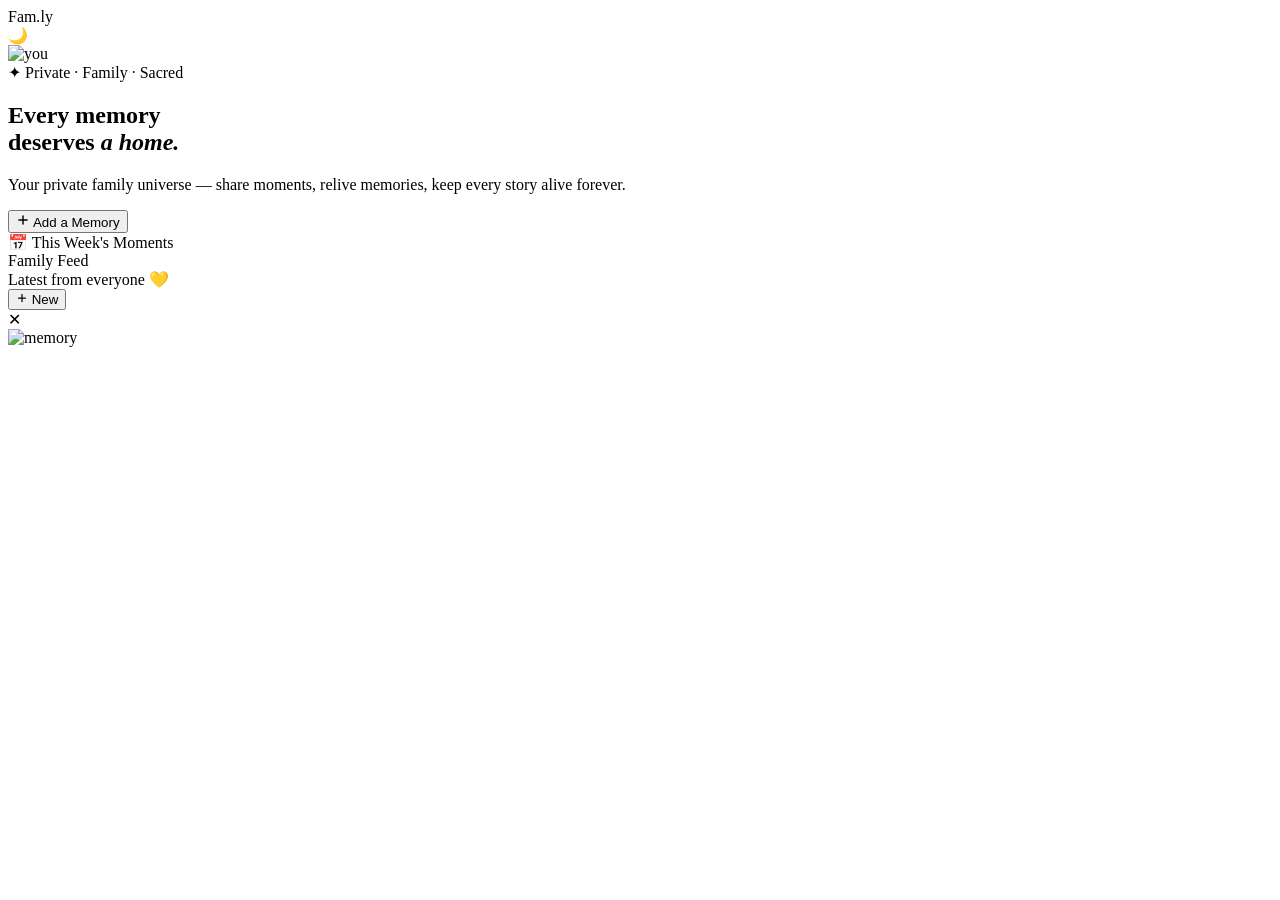
==== index.html @ 47b4775d "Add files via upload" ====
<!DOCTYPE html>
<html lang="en">
<head>
<meta charset="UTF-8">
<meta name="viewport" content="width=device-width, initial-scale=1.0, maximum-scale=1.0">
<title>Fam.ly — Home</title>
<link rel="stylesheet" href="css/style.css">
<link rel="stylesheet" href="css/animations.css">
</head>
<body>
<div id="particles"></div>
<div class="amb"></div>
<div class="content page-in">

  <!-- TOPBAR -->
  <div class="topbar">
    <div class="tb-logo">Fam<em>.</em>ly</div>
    <div class="tb-right">
      <div class="tb-icon" onclick="toggleTheme()" id="themeIc">🌙</div>
      <div class="tb-av"><img src="https://i.pravatar.cc/100?img=12" alt="you"></div>
    </div>
  </div>

  <!-- HERO -->
  <section class="hero">
    <div class="hero-glow"></div>
    <div class="hero-tag">✦ Private · Family · Sacred</div>
    <h1 class="hero-title">Every memory<br>deserves <em>a home.</em></h1>
    <p class="hero-sub">Your private family universe — share moments, relive memories, keep every story alive forever.</p>
    <button class="hero-btn" onclick="toast('✨ Opening memory creator...')">
      <svg width="14" height="14" viewBox="0 0 24 24" fill="none" stroke="currentColor" stroke-width="2.5" stroke-linecap="round"><line x1="12" y1="5" x2="12" y2="19"/><line x1="5" y1="12" x2="19" y2="12"/></svg>
      Add a Memory
    </button>
  </section>

  <!-- SLIDER -->
  <div class="slider-wrap rv">
    <div class="slider-head">
      <div class="slider-title">📅 This Week's Moments</div>
      <div class="slider-dots" id="sliderDots"></div>
    </div>
    <div class="slider" id="slider"></div>
  </div>

  <!-- SECTION HEADER -->
  <div class="sec-head rv">
    <div>
      <div class="sec-title">Family Feed</div>
      <div class="sec-sub">Latest from everyone 💛</div>
    </div>
    <button class="btn-outline" onclick="toast('✨ New memory!')">
      <svg width="12" height="12" viewBox="0 0 24 24" fill="none" stroke="currentColor" stroke-width="2.5" stroke-linecap="round"><line x1="12" y1="5" x2="12" y2="19"/><line x1="5" y1="12" x2="19" y2="12"/></svg>
      New
    </button>
  </div>

  <!-- FEED CARDS -->
  <div style="padding:0 1.1rem" id="feedContainer"></div>

</div>

<!-- LIGHTBOX -->
<div class="lbx" id="lbx" onclick="closeLbx()">
  <div class="lbx-close">✕</div>
  <img id="lbxImg" src="" alt="memory">
</div>
<div class="toasts" id="toasts"></div>

<script src="js/data.js"></script>
<script src="js/app.js"></script>
<script>
// Build slider
document.addEventListener('DOMContentLoaded', () => {
  initSlider(SLIDER_ITEMS);

  // Build feed cards
  const feed = document.getElementById('feedContainer');
  feed.innerHTML = POSTS.map((p, i) => `
    <div class="glass-card feed-card rv" style="animation-delay:${i * .1}s">
      <div class="fc-head">
        ${p.authorImg
          ? `<div class="fc-av"><img src="${p.authorImg}" alt="${p.authorName}"></div>`
          : `<div class="fc-av-init ${p.authorColor}">${p.authorInitials}</div>`}
        <div>
          <div class="fc-name">${p.authorName}</div>
          <div class="fc-time">${p.time}</div>
        </div>
        <span class="tag tag-${p.tag}" style="margin-left:auto">${p.tagLabel}</span>
      </div>
      <div class="fc-body">
        <div class="fc-text">${p.text}</div>
      </div>
      <div class="fc-img" onclick="openLbx('${p.photoFull}')">
        <img src="${p.photo}" alt="memory" loading="lazy">
        <div class="fc-img-ov"></div>
      </div>
      <div class="fc-foot">
        <button class="fc-btn ht ${p.liked ? 'on' : ''}" id="like${p.id}" onclick="toggleReact('like${p.id}','ht')">
          ❤️ <span class="react-count">${p.likes}</span>
        </button>
        <button class="fc-btn rc" id="rc${p.id}" onclick="toggleReact('rc${p.id}','rc')">😊 React</button>
        <button class="fc-cmt-btn" onclick="toggleComments('cmt${p.id}')">💬 ${p.comments.length}</button>
      </div>
      <div class="cbox" id="cmt${p.id}">
        ${p.comments.map(c => `
          <div class="c-item">
            <div class="c-mini-av ${c.color}">${c.initials}</div>
            <div class="c-bub">
              <div class="c-bub-name">${c.name}</div>
              <div class="c-bub-text">${c.text}</div>
            </div>
          </div>`).join('')}
        <div class="c-inp-row">
          <input class="c-inp" placeholder="Write something warm… 💛"
            onkeydown="if(event.key==='Enter')addComment('cmt${p.id}',this)">
          <button class="c-send" onclick="addComment('cmt${p.id}',this.previousElementSibling)">➤</button>
        </div>
      </div>
    </div>`).join('');

  setupScrollReveal();
});
</script>
</body>
</html>
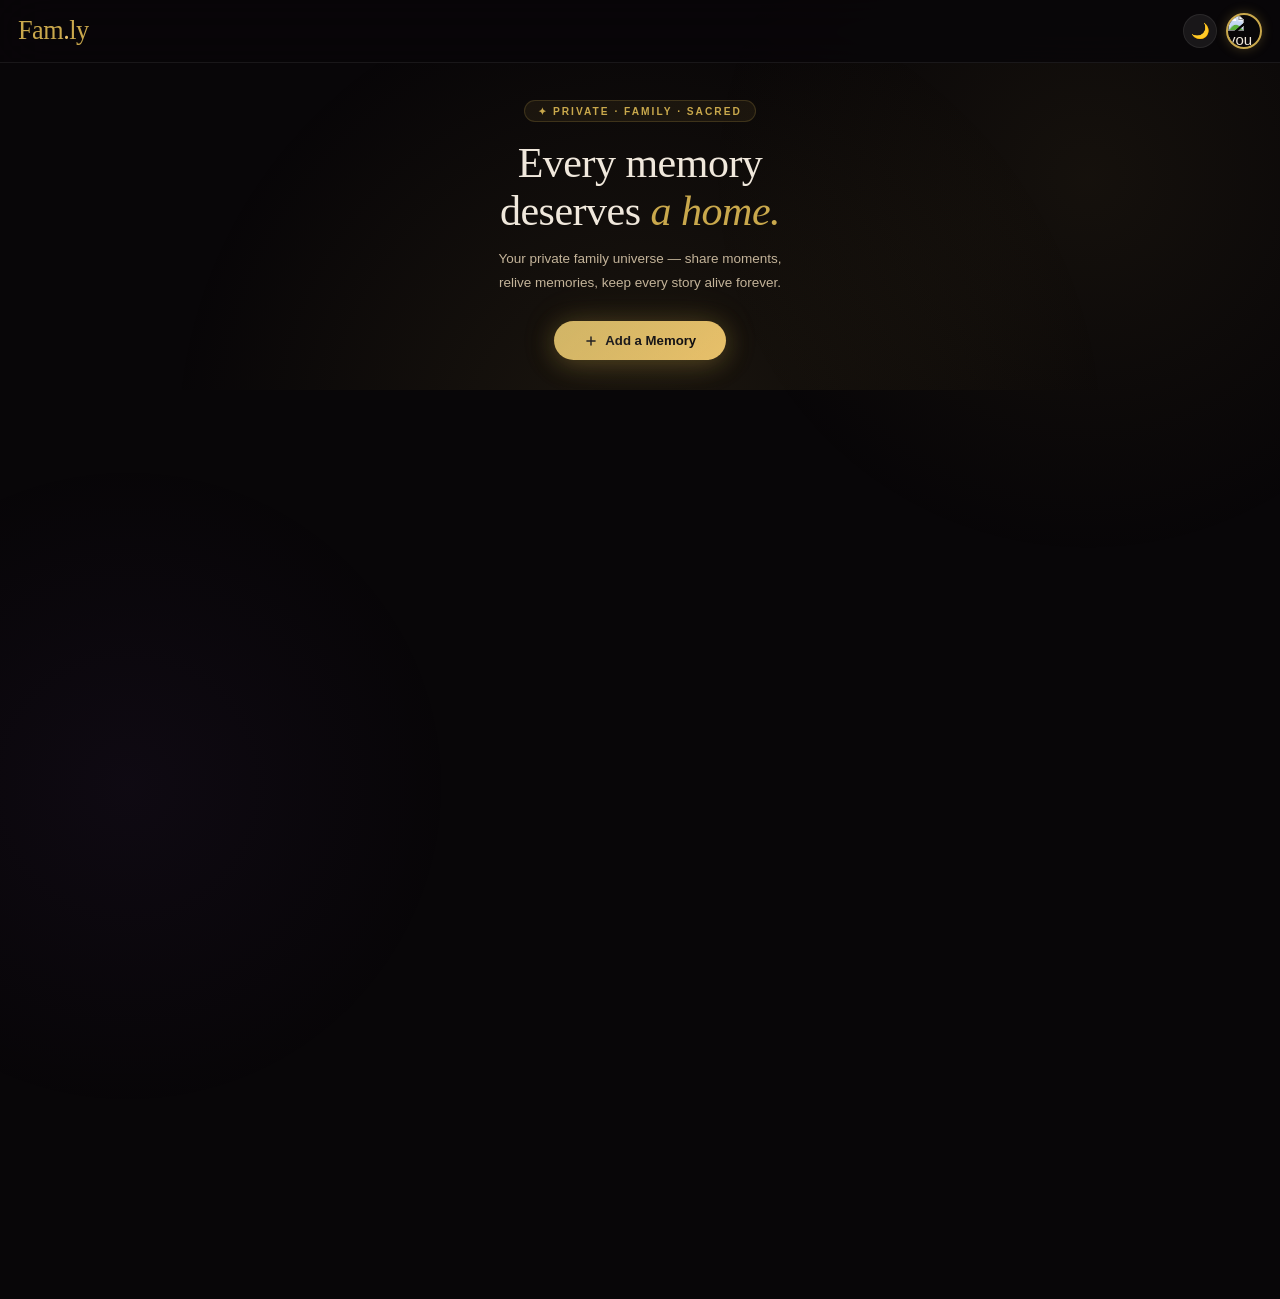
==== commit 0bcf2c90: "Update index.html" ====
--- a/index.html
+++ b/index.html
@@ -4,8 +4,8 @@
 <meta charset="UTF-8">
 <meta name="viewport" content="width=device-width, initial-scale=1.0, maximum-scale=1.0">
 <title>Fam.ly — Home</title>
-<link rel="stylesheet" href="css/style.css">
-<link rel="stylesheet" href="css/animations.css">
+<link rel="stylesheet" href="style.css">
+<link rel="stylesheet" href="animations.css">
 </head>
 <body>
 <div id="particles"></div>
--- a/style.css
+++ b/style.css
@@ -0,0 +1,548 @@
+ /* ═══════════════════════════════════════════
+   FAM.LY — style.css
+   All shared styles for every page
+   ═══════════════════════════════════════════ */
+
+@import url('https://fonts.googleapis.com/css2?family=Cormorant+Garamond:ital,wght@0,300;0,400;0,600;1,300;1,400&family=DM+Sans:wght@300;400;500;600&display=swap');
+
+/* ── VARIABLES ── */
+:root {
+  --gold:   #C9A84C;
+  --gold2:  #E8C06A;
+  --gold3:  #F5DFA0;
+  --gd:     rgba(201,168,76,.12);
+  --gg:     rgba(201,168,76,.28);
+
+  --bg:     #080608;
+  --bg2:    #0F0C10;
+  --bg3:    #161218;
+  --bg4:    #1E1820;
+
+  --gl:     rgba(255,255,255,.04);
+  --gl2:    rgba(255,255,255,.07);
+  --gl3:    rgba(255,255,255,.11);
+
+  --br:     rgba(255,255,255,.07);
+  --br2:    rgba(201,168,76,.2);
+  --br3:    rgba(201,168,76,.4);
+
+  --tx:     #F0E8DC;
+  --tx2:    #C4B49A;
+  --tx3:    #7A6A55;
+
+  --red:    #E05C5C;
+  --grn:    #5CC48A;
+  --blue:   #5C8FE0;
+  --pur:    #9B5CE0;
+  --pink:   #E05CA0;
+
+  --nav-bg: #1C1C1E;
+  --nav-h:  72px;
+
+  --r8:  8px;
+  --r14: 14px;
+  --r20: 20px;
+  --r28: 28px;
+  --rf:  999px;
+
+  --sh:  0 8px 32px rgba(0,0,0,.5);
+  --shg: 0 0 40px rgba(201,168,76,.15);
+  --ease:   cubic-bezier(.4,0,.2,1);
+  --spring: cubic-bezier(.34,1.56,.64,1);
+
+  /* Shared Overrides */
+  --topbar-bg: rgba(8,6,8,.88);
+  --amb1: rgba(201,168,76,.07);
+  --amb2: rgba(155,92,224,.05);
+  --nav-sh: 0 16px 48px rgba(0,0,0,.7), 0 4px 12px rgba(0,0,0,.4), 0 0 0 1px rgba(255,255,255,.06), inset 0 1px 0 rgba(255,255,255,.05);
+  --nb-hover: #aaa;
+  --nb-hover-bg: rgba(255,255,255,.05);
+}
+
+[data-theme="light"] {
+  --bg:     #FDFBF7;
+  --bg2:    #FFFFFF;
+  --bg3:    #F6F3EB;
+  --bg4:    #EFECE1;
+
+  --gl:     rgba(0,0,0,.02);
+  --gl2:    rgba(0,0,0,.04);
+  --gl3:    rgba(0,0,0,.06);
+
+  --br:     rgba(0,0,0,.06);
+  --br2:    rgba(179,146,59,.25);
+  --br3:    rgba(179,146,59,.45);
+
+  --tx:     #221A15;
+  --tx2:    #5A4D41;
+  --tx3:    #9E8E7C;
+
+  --gold:   #A08035;
+  --gold2:  #C7A144;
+  --gold3:  #E8C06A;
+  --gd:     rgba(160,128,53,.08);
+  --gg:     rgba(160,128,53,.15);
+
+  --nav-bg: #FFFFFF;
+  --sh:  0 8px 32px rgba(0,0,0,.06);
+  --shg: 0 4px 20px rgba(160,128,53,.08);
+
+  --topbar-bg: rgba(253,251,247,.88);
+  --amb1: rgba(179,146,59,.03);
+  --amb2: rgba(155,92,224,.02);
+  --nav-sh: 0 16px 48px rgba(0,0,0,.08), 0 4px 12px rgba(0,0,0,.04), 0 0 0 1px rgba(0,0,0,.05), inset 0 1px 0 rgba(255,255,255,.8);
+  --nb-hover: #111;
+  --nb-hover-bg: rgba(0,0,0,.03);
+}
+
+/* ── RESET ── */
+*, *::before, *::after { margin:0; padding:0; box-sizing:border-box; }
+html { font-size: 15px; -webkit-text-size-adjust: 100%; scroll-behavior: smooth; }
+body {
+  font-family: 'DM Sans', sans-serif;
+  background: var(--bg);
+  color: var(--tx);
+  min-height: 100vh;
+  overflow-x: hidden;
+  padding-bottom: calc(var(--nav-h) + 28px);
+}
+button  { cursor:pointer; border:none; background:none; font-family:inherit; color:inherit; }
+input, textarea { font-family:inherit; color:inherit; outline:none; }
+img     { max-width:100%; display:block; }
+a       { text-decoration:none; color:inherit; }
+::-webkit-scrollbar { width: 0; }
+
+/* ── AMBIENT BG ── */
+.amb { position:fixed; inset:0; z-index:0; pointer-events:none; }
+.amb::before {
+  content:''; position:absolute; top:-30%; right:-20%;
+  width:70vw; height:70vw;
+  background: radial-gradient(circle, var(--amb1) 0%, transparent 60%);
+  animation: a1 18s ease-in-out infinite;
+}
+.amb::after {
+  content:''; position:absolute; bottom:-30%; left:-20%;
+  width:60vw; height:60vw;
+  background: radial-gradient(circle, var(--amb2) 0%, transparent 60%);
+  animation: a2 24s ease-in-out infinite reverse;
+}
+@keyframes a1 { 0%,100%{transform:translate(0,0)} 50%{transform:translate(-5%,8%)} }
+@keyframes a2 { 0%,100%{transform:translate(0,0)} 50%{transform:translate(7%,-6%)} }
+
+/* ── PARTICLES ── */
+#particles { position:fixed; inset:0; z-index:0; pointer-events:none; overflow:hidden; }
+.pt {
+  position:absolute; border-radius:50%;
+  animation: ptfloat linear infinite;
+}
+@keyframes ptfloat {
+  0%   { opacity:0; transform:translateY(100vh) scale(0); }
+  10%  { opacity:1; }
+  90%  { opacity:.3; }
+  100% { opacity:0; transform:translateY(-10vh) scale(1); }
+}
+
+/* ── CONTENT WRAPPER ── */
+.content { position:relative; z-index:1; }
+
+/* ── TOPBAR ── */
+.topbar {
+  position: sticky; top:0; z-index:50;
+  padding: .85rem 1.2rem;
+  display: flex; align-items:center; justify-content:space-between;
+  background: var(--topbar-bg);
+  backdrop-filter: blur(24px);
+  border-bottom: 1px solid var(--br);
+}
+.tb-logo {
+  font-family: 'Cormorant Garamond', serif;
+  font-size: 1.75rem; font-weight:300;
+  color: var(--gold); letter-spacing:-.5px;
+}
+.tb-logo em { color:var(--gold2); font-style:normal; }
+.tb-right  { display:flex; align-items:center; gap:.6rem; }
+.tb-icon {
+  width:34px; height:34px; border-radius:50%;
+  background:var(--gl2); border:1px solid var(--br);
+  display:flex; align-items:center; justify-content:center;
+  font-size:1rem; cursor:pointer; transition:all .2s;
+}
+.tb-icon:hover { border-color:var(--br2); }
+.tb-av {
+  width:36px; height:36px; border-radius:50%;
+  overflow:hidden; border:2px solid var(--gold);
+  box-shadow: 0 0 12px var(--gg);
+}
+.tb-av img { width:100%; height:100%; object-fit:cover; }
+
+/* ── PAGE HEADER ── */
+.page-header {
+  display:flex; align-items:flex-start; justify-content:space-between;
+  padding: 1.4rem 1.2rem .8rem;
+}
+.page-title {
+  font-family: 'Cormorant Garamond', serif;
+  font-size: 2.6rem; font-weight:300; line-height:1.1;
+}
+.page-sub { font-size:.8rem; color:var(--tx3); margin-top:.3rem; }
+
+/* ── BUTTONS ── */
+.btn-gold {
+  display: inline-flex; align-items:center; gap:.45rem;
+  padding: .72rem 1.5rem;
+  background: linear-gradient(135deg, var(--gold), var(--gold2));
+  color: #080608; font-weight:700; font-size:.85rem;
+  border-radius: var(--rf);
+  box-shadow: 0 4px 20px var(--gg);
+  transition: all .25s;
+}
+.btn-gold:hover { transform:translateY(-2px); box-shadow:0 8px 30px var(--gg); }
+.btn-outline {
+  display: inline-flex; align-items:center; gap:.4rem;
+  padding: .6rem 1.2rem;
+  background: transparent; border:1.5px solid var(--gold);
+  color:var(--gold); font-weight:600; font-size:.8rem;
+  border-radius: var(--rf); transition: all .2s;
+}
+.btn-outline:hover { background:var(--gold); color:#080608; }
+
+/* ── GLASS CARD ── */
+.glass-card {
+  background: var(--gl);
+  border: 1px solid var(--br);
+  border-radius: var(--r20);
+  backdrop-filter: blur(12px);
+  transition: transform .3s var(--ease), box-shadow .3s, border-color .3s;
+}
+.glass-card:hover {
+  transform: translateY(-3px);
+  box-shadow: 0 16px 48px rgba(0,0,0,.4);
+  border-color: var(--br2);
+}
+.glass-card-gold { border-color: var(--br2); }
+
+/* ── SECTION HEADING ── */
+.sec-head {
+  display:flex; align-items:center; justify-content:space-between;
+  padding: 1.2rem 1.2rem .8rem;
+}
+.sec-title { font-family:'Cormorant Garamond',serif; font-size:1.3rem; font-weight:400; }
+.sec-sub   { font-size:.75rem; color:var(--tx3); margin-top:2px; }
+
+/* ── AVATAR COLORS ── */
+.cl0 { background:linear-gradient(135deg,#C9A84C,#E8C06A); }
+.cl1 { background:linear-gradient(135deg,#E05C5C,#E87878); }
+.cl2 { background:linear-gradient(135deg,#9B5CE0,#B87CE0); }
+.cl3 { background:linear-gradient(135deg,#5CC48A,#78D4A4); }
+.cl4 { background:linear-gradient(135deg,#5C8FE0,#78A8F0); }
+.cl5 { background:linear-gradient(135deg,#E05CA0,#E878B8); }
+
+/* ── CATEGORY TAGS ── */
+.tag { padding:.22rem .68rem; border-radius:var(--rf); font-size:.65rem; font-weight:700; }
+.tag-trip  { background:rgba(92,143,224,.14); color:#7EB0F5; }
+.tag-bday  { background:rgba(224,92,160,.14); color:#F07EC0; }
+.tag-mem   { background:rgba(201,168,76,.14); color:var(--gold); }
+.tag-ms    { background:rgba(92,196,138,.14); color:var(--grn); }
+.tag-fun   { background:rgba(155,92,224,.14); color:var(--pur); }
+
+/* ── FEED CARD ── */
+.feed-card { margin-bottom:1rem; overflow:hidden; }
+
+.fc-head {
+  display:flex; align-items:center; gap:.75rem;
+  padding: .95rem 1rem .6rem;
+}
+.fc-av {
+  width:42px; height:42px; border-radius:50%;
+  overflow:hidden; flex-shrink:0;
+  border:2px solid var(--br2);
+}
+.fc-av img { width:100%; height:100%; object-fit:cover; }
+.fc-av-init {
+  width:42px; height:42px; border-radius:50%;
+  display:flex; align-items:center; justify-content:center;
+  font-weight:700; font-size:.85rem; color:#080608; flex-shrink:0;
+}
+.fc-name { font-weight:600; font-size:.9rem; line-height:1.2; }
+.fc-time { font-size:.7rem; color:var(--tx3); margin-top:1px; }
+
+.fc-body { padding:.1rem 1rem .85rem; }
+.fc-text { font-size:.9rem; color:var(--tx2); line-height:1.75; }
+
+.fc-img {
+  margin: .5rem .85rem .7rem;
+  border-radius:16px; overflow:hidden; cursor:pointer; position:relative;
+}
+.fc-img img {
+  width:100%; height:220px; object-fit:cover;
+  transition: transform .5s var(--ease); display:block;
+}
+.fc-img:hover img { transform:scale(1.04); }
+.fc-img-ov {
+  position:absolute; inset:0;
+  background:linear-gradient(to bottom,transparent 50%,rgba(0,0,0,.5));
+  opacity:0; transition:opacity .3s;
+}
+.fc-img:hover .fc-img-ov { opacity:1; }
+
+.fc-foot {
+  display:flex; align-items:center; gap:.4rem;
+  padding:.7rem 1rem; border-top:1px solid var(--br);
+}
+.fc-btn {
+  display:flex; align-items:center; gap:.28rem;
+  padding:.38rem .72rem; border-radius:var(--rf);
+  font-size:.75rem; font-weight:500;
+  background:var(--gl2); border:1px solid var(--br);
+  color:var(--tx2); transition:all .22s;
+}
+.fc-btn:hover, .fc-btn.on { transform:scale(1.07); }
+.fc-btn.ht.on { background:rgba(224,92,92,.12); border-color:rgba(224,92,92,.35); color:var(--red); }
+.fc-btn.rc.on { background:var(--gd); border-color:var(--br2); color:var(--gold); }
+.fc-btn:hover:not(.on) { background:var(--gl3); }
+.fc-cmt-btn {
+  margin-left:auto; padding:.38rem .72rem; border-radius:var(--rf);
+  font-size:.75rem; background:var(--gl2); border:1px solid var(--br);
+  color:var(--tx2); transition:all .2s;
+}
+.fc-cmt-btn:hover { background:var(--gl3); }
+
+/* ── COMMENTS BOX ── */
+.cbox { border-top:1px solid var(--br); padding:.75rem 1rem; display:none; }
+.cbox.open { display:block; animation:cslide .22s ease; }
+@keyframes cslide { from{opacity:0;transform:translateY(-5px)} to{opacity:1;transform:none} }
+.c-item { display:flex; gap:.55rem; margin-bottom:.6rem; }
+.c-mini-av {
+  width:27px; height:27px; border-radius:50%;
+  display:flex; align-items:center; justify-content:center;
+  font-size:.62rem; font-weight:700; color:#080608; flex-shrink:0;
+}
+.c-bub {
+  background:var(--gl2); border:1px solid var(--br);
+  border-radius:14px; padding:.45rem .85rem; flex:1;
+}
+.c-bub-name { font-weight:600; font-size:.74rem; }
+.c-bub-text { font-size:.8rem; color:var(--tx2); margin-top:1px; line-height:1.55; }
+.c-inp-row  { display:flex; gap:.4rem; margin-top:.5rem; }
+.c-inp {
+  flex:1; background:var(--gl2); border:1.5px solid var(--br);
+  border-radius:var(--rf); padding:.44rem .9rem; font-size:.78rem;
+  color:var(--tx); transition:border-color .2s;
+}
+.c-inp:focus  { border-color:var(--br2); }
+.c-inp::placeholder { color:var(--tx3); }
+.c-send {
+  width:30px; height:30px; background:var(--gold); border-radius:50%;
+  display:flex; align-items:center; justify-content:center;
+  color:#080608; font-size:.78rem; flex-shrink:0; transition:all .2s;
+}
+.c-send:hover { background:var(--gold2); transform:scale(1.1); }
+
+/* ── IMAGE SLIDER ── */
+.slider-wrap { padding:0 1.2rem; margin-bottom:.5rem; }
+.slider-head { display:flex; align-items:center; justify-content:space-between; margin-bottom:.8rem; }
+.slider-title { font-family:'Cormorant Garamond',serif; font-size:1.2rem; font-weight:400; }
+.slider-dots  { display:flex; gap:.4rem; }
+.sdot { width:6px; height:6px; border-radius:50%; background:var(--br2); transition:all .3s; cursor:pointer; }
+.sdot.on { width:18px; border-radius:3px; background:var(--gold); }
+.slider {
+  position:relative; border-radius:20px; overflow:hidden;
+  aspect-ratio:16/9;
+  box-shadow: 0 16px 48px rgba(0,0,0,.6), 0 0 0 1px var(--br);
+}
+.slide {
+  position:absolute; inset:0; opacity:0;
+  transition: opacity .8s ease, transform .8s ease;
+  transform: scale(1.04);
+}
+.slide.on { opacity:1; transform:scale(1); }
+.slide img { width:100%; height:100%; object-fit:cover; }
+.slide-ov {
+  position:absolute; inset:0;
+  background:linear-gradient(to bottom,transparent 30%,rgba(0,0,0,.8));
+}
+.slide-text { position:absolute; bottom:0; left:0; right:0; padding:1.2rem; }
+.slide-tag {
+  display:inline-block; font-size:.62rem; font-weight:700;
+  letter-spacing:1.5px; text-transform:uppercase;
+  background:var(--gd); border:1px solid var(--br2); border-radius:var(--rf);
+  padding:.2rem .65rem; color:var(--gold); margin-bottom:.4rem;
+  backdrop-filter:blur(8px);
+}
+.slide-cap { font-family:'Cormorant Garamond',serif; font-size:1.1rem; font-weight:400; color:white; line-height:1.4; }
+.sl-prev, .sl-next {
+  position:absolute; top:50%; transform:translateY(-50%);
+  width:32px; height:32px; border-radius:50%;
+  background:rgba(255,255,255,.12); backdrop-filter:blur(8px);
+  border:1px solid rgba(255,255,255,.15);
+  display:flex; align-items:center; justify-content:center;
+  color:white; font-size:.85rem; z-index:5; transition:all .2s;
+}
+.sl-prev { left:.75rem; }
+.sl-next { right:.75rem; }
+.sl-prev:hover, .sl-next:hover { background:rgba(255,255,255,.22); }
+
+/* ── HERO SECTION ── */
+.hero {
+  position:relative; padding:2.5rem 1.4rem 2rem;
+  text-align:center; overflow:hidden;
+}
+.hero-glow {
+  position:absolute; top:-40%; left:50%; transform:translateX(-50%);
+  width:80vw; height:80vw;
+  background:radial-gradient(circle,rgba(201,168,76,.1) 0%,transparent 65%);
+  pointer-events:none; animation:gp 4s ease-in-out infinite;
+}
+@keyframes gp { 0%,100%{opacity:.6;transform:translateX(-50%) scale(1)} 50%{opacity:1;transform:translateX(-50%) scale(1.08)} }
+.hero-tag {
+  display:inline-flex; align-items:center; gap:.4rem;
+  font-size:.68rem; font-weight:600; letter-spacing:2px; text-transform:uppercase;
+  color:var(--gold); background:rgba(201,168,76,.08);
+  border:1px solid var(--br2); border-radius:var(--rf);
+  padding:.3rem .9rem; margin-bottom:1.1rem;
+  animation: fadeUp .8s ease .2s both;
+}
+.hero-title {
+  font-family:'Cormorant Garamond',serif;
+  font-size:2.8rem; font-weight:300; line-height:1.15; letter-spacing:-.5px;
+  margin-bottom:.8rem; animation:fadeUp .8s ease .35s both;
+}
+.hero-title em { color:var(--gold); font-style:italic; }
+.hero-sub {
+  font-size:.9rem; color:var(--tx2); line-height:1.75;
+  max-width:300px; margin:0 auto 1.8rem;
+  animation:fadeUp .8s ease .5s both;
+}
+.hero-btn {
+  display:inline-flex; align-items:center; gap:.5rem;
+  padding:.8rem 2rem;
+  background:linear-gradient(135deg,var(--gold),var(--gold2));
+  color:#080608; font-weight:700; font-size:.88rem;
+  border-radius:var(--rf);
+  box-shadow:0 4px 24px var(--gg), 0 0 40px rgba(201,168,76,.12);
+  transition:all .3s; animation:fadeUp .8s ease .65s both;
+  position:relative; overflow:hidden;
+}
+.hero-btn::before {
+  content:''; position:absolute; inset:0;
+  background:linear-gradient(135deg,rgba(255,255,255,.15),transparent);
+  border-radius:var(--rf);
+}
+.hero-btn:hover { transform:translateY(-2px) scale(1.03); box-shadow:0 8px 32px var(--gg), 0 0 60px rgba(201,168,76,.2); }
+
+/* ── BOTTOM NAV ── */
+.bottom-nav {
+  position: fixed; bottom:20px; left:50%; transform:translateX(-50%);
+  z-index: 100; overflow:visible;
+  display:flex; align-items:center;
+  background: var(--nav-bg);
+  border-radius: var(--rf);
+  padding: 6px 10px; gap:2px;
+  box-shadow: var(--nav-sh);
+}
+.nb {
+  width:54px; height:46px; border-radius:var(--rf);
+  display:flex; flex-direction:column; align-items:center; justify-content:center;
+  gap:3px; border:none; background:transparent; cursor:pointer;
+  position:relative;
+  transition: all .35s var(--spring);
+  -webkit-tap-highlight-color:transparent; outline:none;
+  text-decoration:none;
+}
+.nb svg {
+  width:21px; height:21px; fill:none;
+  stroke:#555; stroke-width:1.8;
+  stroke-linecap:round; stroke-linejoin:round;
+  transition:all .3s; position:relative; z-index:2;
+}
+.nb-lbl {
+  font-size:.46rem; font-weight:600; letter-spacing:.4px;
+  text-transform:uppercase; color:#555;
+  position:relative; z-index:2; transition:all .2s;
+  display:none;
+}
+.nb.active { transform:translateY(-18px); }
+.nb.active::before {
+  content:''; position:absolute; top:50%; left:50%;
+  transform:translate(-50%,-50%);
+  width:48px; height:48px; border-radius:50%;
+  background:linear-gradient(145deg,#C9A84C,#E8C06A);
+  box-shadow:
+    0 6px 24px rgba(201,168,76,.55),
+    0 2px 8px rgba(201,168,76,.3),
+    inset 0 1px 0 rgba(255,255,255,.3);
+  z-index:1;
+}
+.nb.active::after {
+  content:''; position:absolute; bottom:-14px; left:50%; transform:translateX(-50%);
+  width:6px; height:12px;
+  background:linear-gradient(to bottom,var(--nav-bg),transparent);
+  border-radius:0 0 3px 3px;
+}
+.nb.active svg    { stroke:#080608; stroke-width:2.2; }
+.nb.active .nb-lbl { color:#080608; display:block; }
+.nb:not(.active):hover svg { stroke: var(--nb-hover); }
+.nb:not(.active):hover { background: var(--nb-hover-bg); }
+.nb:active { transform:scale(.9); }
+.nb.active:active { transform:translateY(-15px) scale(.93); }
+
+/* ── TOAST ── */
+.toasts {
+  position:fixed; bottom:calc(var(--nav-h) + 32px);
+  left:1rem; right:1rem; z-index:300;
+  display:flex; flex-direction:column; gap:.4rem; pointer-events:none;
+}
+.toast {
+  background:var(--bg3); border:1px solid var(--br2); border-radius:14px;
+  padding:.6rem 1rem; font-size:.8rem; font-weight:500;
+  box-shadow:0 8px 24px rgba(0,0,0,.5);
+  display:flex; align-items:center; gap:.5rem;
+  border-left:3px solid var(--gold);
+  animation:tin .28s ease;
+}
+@keyframes tin { from{opacity:0;transform:translateY(12px)} to{opacity:1;transform:none} }
+
+/* ── LIGHTBOX ── */
+.lbx {
+  position:fixed; inset:0; z-index:200; padding:1rem;
+  background:rgba(0,0,0,.94);
+  display:flex; align-items:center; justify-content:center;
+  opacity:0; pointer-events:none; transition:opacity .3s;
+}
+.lbx.open { opacity:1; pointer-events:all; }
+.lbx img  { max-width:100%; max-height:88vh; border-radius:16px; object-fit:contain; }
+.lbx-close {
+  position:absolute; top:1rem; right:1rem;
+  width:36px; height:36px; border-radius:50%;
+  background:rgba(255,255,255,.1);
+  display:flex; align-items:center; justify-content:center;
+  color:white; font-size:1.1rem; cursor:pointer;
+}
+
+/* ── REVEAL ANIMATION ── */
+.rv { opacity:0; transform:translateY(16px); transition:opacity .5s ease, transform .5s ease; }
+.rv.vis { opacity:1; transform:none; }
+
+/* ── EMPTY STATE ── */
+.empty-state {
+  text-align:center; padding:3rem 1rem;
+  color:var(--tx3); font-size:.9rem; line-height:1.9;
+}
+.empty-state .em-icon { font-size:3rem; margin-bottom:.75rem; }
+.empty-state .em-title { font-family:'Cormorant Garamond',serif; font-size:1.4rem; font-weight:400; color:var(--tx2); margin-bottom:.4rem; }
+
+/* ── COMING SOON CARD ── */
+.coming-soon {
+  margin:2rem 1.2rem;
+  padding:2.5rem 1.5rem; text-align:center;
+}
+.cs-icon  { font-size:3.5rem; margin-bottom:.9rem; }
+.cs-title { font-family:'Cormorant Garamond',serif; font-size:1.8rem; font-weight:300; color:var(--gold); margin-bottom:.5rem; }
+.cs-text  { font-size:.85rem; color:var(--tx2); line-height:1.75; max-width:260px; margin:0 auto 1.5rem; }
+
+/* ── UTILITIES ── */
+.mt1 { margin-top:.5rem; }
+.mt2 { margin-top:1rem; }
+.mt3 { margin-top:1.5rem; }
+@keyframes fadeUp { from{opacity:0;transform:translateY(20px)} to{opacity:1;transform:none} }
+@keyframes cardIn { from{opacity:0;transform:translateY(20px) scale(.98)} to{opacity:1;transform:none} }
--- a/animations.css
+++ b/animations.css
@@ -0,0 +1,101 @@
+ /* ═══════════════════════════════════════════
+   FAM.LY — animations.css
+   All keyframe animations and motion
+   ═══════════════════════════════════════════ */
+
+/* ── CARD STAGGER ── */
+.feed-card { animation: cardIn .5s ease both; }
+.feed-card:nth-child(1) { animation-delay: .08s; }
+.feed-card:nth-child(2) { animation-delay: .16s; }
+.feed-card:nth-child(3) { animation-delay: .24s; }
+.feed-card:nth-child(4) { animation-delay: .32s; }
+.feed-card:nth-child(5) { animation-delay: .40s; }
+
+/* ── VINYL SPIN ── */
+@keyframes vinylSpin {
+  from { transform: rotate(0deg); }
+  to   { transform: rotate(360deg); }
+}
+.spin { animation: vinylSpin 4s linear infinite; }
+
+/* ── SHIMMER ── */
+@keyframes shimmer {
+  0%   { background-position: -200% 0; }
+  100% { background-position: 200% 0; }
+}
+.shimmer {
+  background: linear-gradient(90deg, var(--gl) 25%, var(--gl2) 50%, var(--gl) 75%);
+  background-size: 200% 100%;
+  animation: shimmer 1.5s infinite;
+}
+
+/* ── SKELETON LOADER ── */
+.skeleton {
+  border-radius: var(--r8);
+  animation: shimmer 1.5s infinite;
+  background: linear-gradient(90deg, var(--gl) 25%, var(--gl2) 50%, var(--gl) 75%);
+  background-size: 200% 100%;
+}
+
+/* ── BOUNCE ── */
+@keyframes bounce {
+  0%,100% { transform: scale(1); }
+  30%      { transform: scale(1.4); }
+  60%      { transform: scale(.88); }
+}
+.bounce { animation: bounce .4s ease; }
+
+/* ── SHAKE ── */
+@keyframes shake {
+  0%,100% { transform: translateX(0); }
+  20%,60% { transform: translateX(-8px); }
+  40%,80% { transform: translateX(8px); }
+}
+.shake { animation: shake .4s ease; }
+
+/* ── FADE IN ── */
+@keyframes fadeIn  { from{opacity:0}         to{opacity:1} }
+@keyframes fadeUp  { from{opacity:0;transform:translateY(20px)} to{opacity:1;transform:none} }
+@keyframes fadeDown{ from{opacity:0;transform:translateY(-20px)} to{opacity:1;transform:none} }
+@keyframes fadeLeft{ from{opacity:0;transform:translateX(20px)} to{opacity:1;transform:none} }
+
+/* ── PULSE GLOW ── */
+@keyframes pulseGlow {
+  0%,100% { box-shadow: 0 0 20px rgba(201,168,76,.2); }
+  50%      { box-shadow: 0 0 40px rgba(201,168,76,.5); }
+}
+.pulse-gold { animation: pulseGlow 2.5s ease-in-out infinite; }
+
+/* ── FLOAT ── */
+@keyframes floatY {
+  0%,100% { transform: translateY(0px); }
+  50%      { transform: translateY(-8px); }
+}
+.float { animation: floatY 3s ease-in-out infinite; }
+
+/* ── WAVE BARS (voice notes) ── */
+@keyframes waveBar {
+  0%,100% { height: 4px; }
+  50%      { height: var(--wh, 20px); }
+}
+.wb {
+  width:3px; border-radius:2px; background:var(--gold);
+  animation: waveBar 1s ease-in-out infinite alternate;
+  display:inline-block;
+}
+.wb:nth-child(1) { --wh:14px; animation-delay:0s; }
+.wb:nth-child(2) { --wh:22px; animation-delay:.15s; }
+.wb:nth-child(3) { --wh:10px; animation-delay:.3s; }
+.wb:nth-child(4) { --wh:20px; animation-delay:.45s; }
+.wb:nth-child(5) { --wh:16px; animation-delay:.6s; }
+
+/* ── SCROLL REVEAL ── */
+.rv {
+  opacity:0; transform:translateY(16px);
+  transition: opacity .5s ease, transform .5s ease;
+}
+.rv.vis { opacity:1; transform:none; }
+
+/* ── PAGE TRANSITION ── */
+@keyframes pageIn { from{opacity:0;transform:translateY(10px)} to{opacity:1;transform:none} }
+.page-in { animation: pageIn .4s ease both; }
